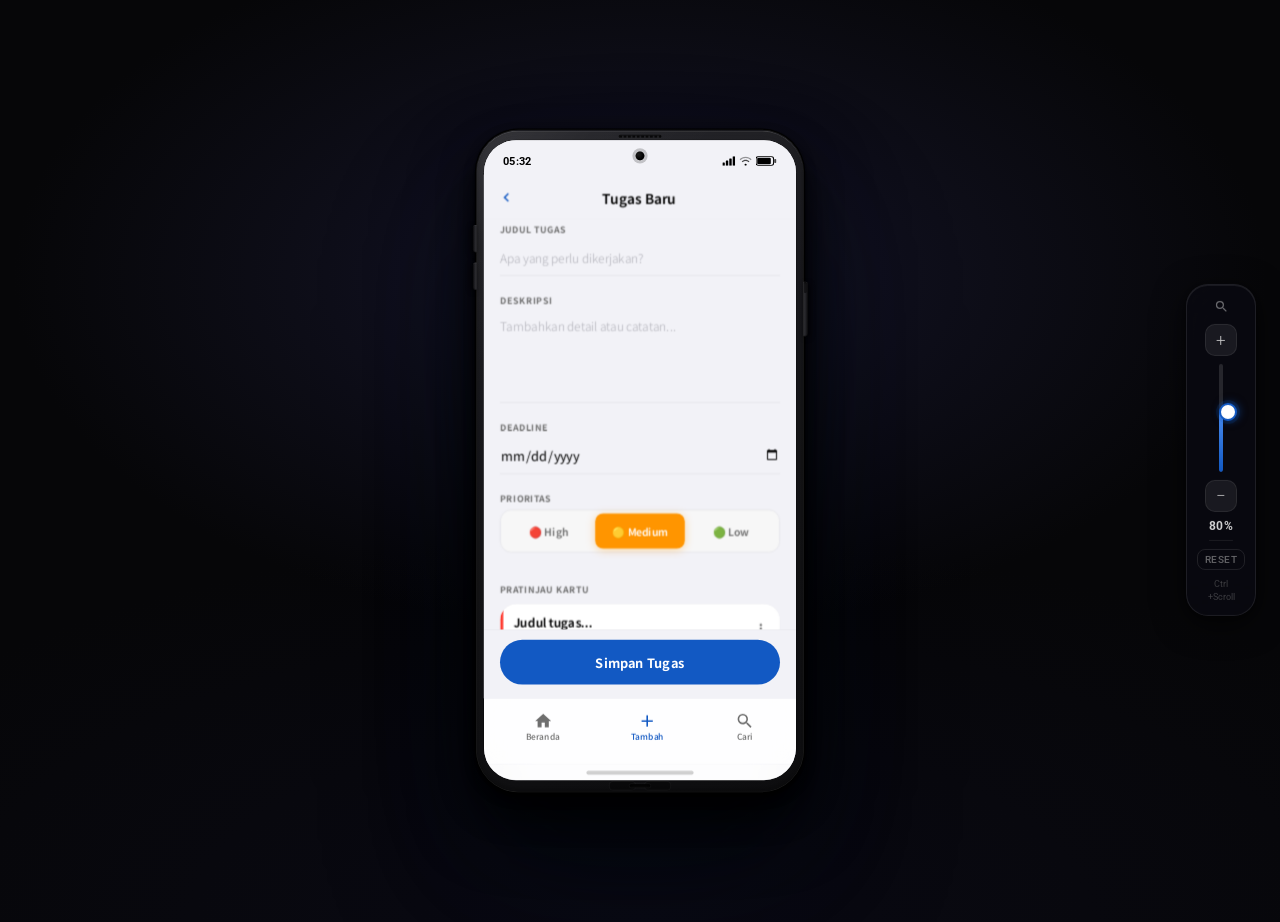
==== add-task.html @ c78fb7c1 "feat: Smart Task Manager — Samsung One UI static web app - Mobile phone frame (20:9, 390×867px) deng" ====
<!DOCTYPE html>
<html lang="id">
<head>
  <meta charset="UTF-8">
  <meta name="viewport" content="width=device-width, initial-scale=1.0, maximum-scale=1.0">
  <title>Tambah Tugas — Smart Task Manager</title>
  <link rel="preconnect" href="https://fonts.googleapis.com">
  <link rel="preconnect" href="https://fonts.gstatic.com" crossorigin>
  <link href="https://fonts.googleapis.com/css2?family=Noto+Sans+KR:wght@300;400;500;700&family=Roboto:wght@300;400;500;700&display=swap" rel="stylesheet">
  <link rel="stylesheet" href="css/style.css">
</head>
<body>

<div class="phone-wrapper">
  <div class="phone-device">

    <div class="phone-side-left" aria-hidden="true">
      <div class="side-btn" title="Volume Up"></div>
      <div class="side-btn" title="Volume Down"></div>
    </div>
    <div class="phone-side-right" aria-hidden="true">
      <div class="side-btn" title="Power"></div>
    </div>

  <div class="phone-frame">

    <!-- Status bar -->
    <div class="status-bar">
      <span class="status-time" id="statusTime">9:41</span>
      <div class="status-icons">
        <svg width="16" height="12" viewBox="0 0 16 12">
          <rect x="0"    y="8"   width="3" height="4"  rx="0.5"/>
          <rect x="4.3"  y="5.5" width="3" height="6.5" rx="0.5"/>
          <rect x="8.6"  y="3"   width="3" height="9"  rx="0.5"/>
          <rect x="12.9" y="0"   width="3" height="12" rx="0.5"/>
        </svg>
        <svg width="16" height="12" viewBox="0 0 24 18">
          <circle cx="12" cy="16" r="2"/>
          <path d="M6.5 11.5C8 9.9 9.9 9 12 9s3.9.9 5.5 2.5l1.8-1.8C17.1 7.5 14.7 6.5 12 6.5s-5.1 1-7.3 3.2z" opacity=".7"/>
          <path d="M2.5 7.5C5.1 4.8 8.4 3.2 12 3.2s6.9 1.6 9.5 4.3l1.8-1.8C20.5 2.9 16.5 1 12 1S3.5 2.9.7 5.7z" opacity=".4"/>
        </svg>
        <svg width="26" height="12" viewBox="0 0 26 12">
          <rect x="0" y="0.5" width="22" height="11" rx="3" fill="none" stroke="currentColor" stroke-width="1.3"/>
          <rect x="22.8" y="3.5" width="2.5" height="5" rx="1" opacity=".7"/>
          <rect x="1.5" y="2" width="17" height="8" rx="1.5"/>
        </svg>
      </div>
    </div>

    <!-- Konten halaman -->
    <div class="phone-screen">

      <!-- Header dengan tombol kembali -->
      <div class="back-header">
        <button class="back-btn" onclick="history.back()" aria-label="Kembali">
          <svg width="22" height="22" viewBox="0 0 24 24" fill="currentColor">
            <path d="M15.41 7.41L14 6l-6 6 6 6 1.41-1.41L10.83 12z"/>
          </svg>
        </button>
        <span class="back-header-title" id="pageTitle">Tugas Baru</span>
      </div>

      <!-- Form tambah / edit tugas -->
      <form id="taskForm" novalidate>
        <div class="form-section">

          <!-- Field: Judul Tugas -->
          <div class="form-field" id="fieldTitle">
            <label class="form-label" for="inputTitle">Judul Tugas</label>
            <input
              type="text"
              id="inputTitle"
              class="form-input"
              placeholder="Apa yang perlu dikerjakan?"
              maxlength="100"
              autocomplete="off"
              oninput="updatePreview()"
            >
            <span class="form-error" id="errorTitle">Judul tugas tidak boleh kosong</span>
          </div>

          <!-- Field: Deskripsi -->
          <div class="form-field">
            <label class="form-label" for="inputDesc">Deskripsi</label>
            <textarea
              id="inputDesc"
              class="form-textarea"
              rows="4"
              placeholder="Tambahkan detail atau catatan..."
              oninput="updatePreview()"
            ></textarea>
          </div>

          <!-- Field: Deadline -->
          <div class="form-field" id="fieldDeadline">
            <label class="form-label" for="inputDeadline">Deadline</label>
            <input
              type="date"
              id="inputDeadline"
              class="form-input"
              oninput="updatePreview()"
            >
            <span class="form-error" id="errorDeadline">Deadline harus diisi</span>
          </div>

          <!-- Field: Prioritas -->
          <div class="form-field">
            <label class="form-label">Prioritas</label>
            <div class="priority-segment" role="group" aria-label="Pilih prioritas">
              <button type="button" class="priority-btn" data-priority="high"
                      onclick="setPriority('high')" aria-pressed="false">
                🔴 High
              </button>
              <button type="button" class="priority-btn active-medium" data-priority="medium"
                      onclick="setPriority('medium')" aria-pressed="true">
                🟡 Medium
              </button>
              <button type="button" class="priority-btn" data-priority="low"
                      onclick="setPriority('low')" aria-pressed="false">
                🟢 Low
              </button>
            </div>
          </div>

        </div><!-- /form-section -->

        <!-- Live Preview Card -->
        <div class="preview-section">
          <p class="preview-label">Pratinjau Kartu</p>
          <div id="previewContainer">
            <!-- Dirender oleh JS -->
          </div>
        </div>

        <!-- Tombol simpan (sticky) -->
        <div class="form-footer">
          <button type="submit" class="btn-primary" id="submitBtn">
            Simpan Tugas
          </button>
        </div>

      </form>

    </div><!-- /phone-screen -->

    <!-- Bottom Navigation -->
    <nav class="bottom-nav" role="navigation" aria-label="Navigasi utama">
      <a href="index.html" class="nav-item" aria-label="Beranda">
        <svg viewBox="0 0 24 24" aria-hidden="true">
          <path d="M10 20v-6h4v6h5v-8h3L12 3 2 12h3v8z"/>
        </svg>
        <span class="nav-label">Beranda</span>
      </a>
      <a href="add-task.html" class="nav-item active" aria-current="page">
        <svg viewBox="0 0 24 24" aria-hidden="true">
          <path d="M19 13h-6v6h-2v-6H5v-2h6V5h2v6h6v2z"/>
        </svg>
        <span class="nav-label">Tambah</span>
      </a>
      <a href="search.html" class="nav-item" aria-label="Cari tugas">
        <svg viewBox="0 0 24 24" aria-hidden="true">
          <path d="M15.5 14h-.79l-.28-.27A6.471 6.471 0 0016 9.5 6.5 6.5 0 109.5 16c1.61 0 3.09-.59 4.23-1.57l.27.28v.79l5 4.99L20.49 19l-4.99-5zm-6 0C7.01 14 5 11.99 5 9.5S7.01 5 9.5 5 14 7.01 14 9.5 11.99 14 9.5 14z"/>
        </svg>
        <span class="nav-label">Cari</span>
      </a>
    </nav>

    <!-- Home indicator -->
    <div class="home-indicator" aria-hidden="true"></div>

  </div><!-- /phone-frame -->
  </div><!-- /phone-device -->
</div><!-- /phone-wrapper -->

<script src="js/app.js"></script>
<script src="js/zoom-control.js"></script>
<script>
  // State form
  let selectedPriority = 'medium';
  let editId = null;
  let isEditing = false;

  // Deteksi mode edit (URL mengandung ?id=xxx)
  editId = getUrlParam('id');
  isEditing = !!editId;

  if (isEditing) {
    const task = getTask(editId);
    if (task) {
      // Set judul halaman dan tombol
      document.getElementById('pageTitle').textContent = 'Edit Tugas';
      document.getElementById('submitBtn').textContent = 'Simpan Perubahan';

      // Pre-fill form
      document.getElementById('inputTitle').value   = task.title;
      document.getElementById('inputDesc').value    = task.description || '';
      document.getElementById('inputDeadline').value = task.deadline;
      setPriority(task.priority);
    } else {
      // Task tidak ditemukan, kembali ke home
      window.location.href = 'index.html';
    }
  } else {
    // Set tanggal hari ini sebagai default minimum
    const todayStr = new Date().toISOString().split('T')[0];
    document.getElementById('inputDeadline').min = todayStr;
    // Default prioritas medium sudah di-set
    updatePreview();
  }

  // Update preview awal
  updatePreview();

  // Set prioritas aktif
  function setPriority(p) {
    selectedPriority = p;
    document.querySelectorAll('.priority-btn').forEach(btn => {
      btn.classList.remove('active-high', 'active-medium', 'active-low');
      btn.setAttribute('aria-pressed', 'false');
    });
    const activeBtn = document.querySelector(`.priority-btn[data-priority="${p}"]`);
    if (activeBtn) {
      activeBtn.classList.add(`active-${p}`);
      activeBtn.setAttribute('aria-pressed', 'true');
    }
    updatePreview();
  }

  // Update live preview card
  function updatePreview() {
    const title    = document.getElementById('inputTitle').value.trim() || 'Judul tugas...';
    const deadline = document.getElementById('inputDeadline').value;
    const priority = selectedPriority;

    // Buat objek task sementara untuk preview
    const previewTask = {
      id: '_preview',
      title,
      deadline: deadline || new Date().toISOString().split('T')[0],
      priority,
      completed: false
    };

    const container = document.getElementById('previewContainer');
    container.innerHTML = buildTaskCard(previewTask, 0);

    // Nonaktifkan klik di preview card
    container.querySelectorAll('a, button, [onclick]').forEach(el => {
      el.onclick = (e) => e.stopPropagation();
    });
    const card = container.querySelector('.task-card');
    if (card) card.onclick = null;

    // Tambah class untuk styling
    container.querySelector('.task-card')?.classList.add('preview-task-card');
  }

  // Validasi dan submit form
  document.getElementById('taskForm').addEventListener('submit', (e) => {
    e.preventDefault();

    const titleField    = document.getElementById('fieldTitle');
    const deadlineField = document.getElementById('fieldDeadline');
    const titleVal      = document.getElementById('inputTitle').value.trim();
    const deadlineVal   = document.getElementById('inputDeadline').value;

    let valid = true;

    // Reset error sebelumnya
    titleField.classList.remove('has-error', 'shake');
    deadlineField.classList.remove('has-error', 'shake');

    // Validasi judul
    if (!titleVal) {
      valid = false;
      titleField.classList.add('has-error');
      void titleField.offsetWidth; // trigger reflow untuk restart animasi
      titleField.classList.add('shake');
      titleField.addEventListener('animationend', () => titleField.classList.remove('shake'), { once: true });
    }

    // Validasi deadline
    if (!deadlineVal) {
      valid = false;
      deadlineField.classList.add('has-error');
      void deadlineField.offsetWidth;
      deadlineField.classList.add('shake');
      deadlineField.addEventListener('animationend', () => deadlineField.classList.remove('shake'), { once: true });
    }

    if (!valid) return;

    const taskData = {
      title: titleVal,
      description: document.getElementById('inputDesc').value.trim(),
      deadline: deadlineVal,
      priority: selectedPriority
    };

    if (isEditing && editId) {
      updateTask(editId, taskData);
    } else {
      addTask(taskData);
    }

    // Kembali ke home
    window.location.href = 'index.html';
  });
</script>
</body>
</html>
---- css/style.css ----
/* =============================================
   SMART TASK MANAGER — Samsung One UI Style
   css/style.css
   ============================================= */

/* === IMPORT GOOGLE FONTS === */
@import url('https://fonts.googleapis.com/css2?family=Noto+Sans+KR:wght@300;400;500;700&family=Roboto:wght@300;400;500;700&display=swap');

/* === CSS VARIABLES: SAMSUNG ONE UI === */
:root {
  --one-ui-bg: #f2f2f7;
  --one-ui-surface: #ffffff;
  --one-ui-surface-2: #f7f7f7;
  --one-ui-primary: #1259c3;
  --one-ui-primary-light: #e8f0fc;
  --one-ui-text-primary: #000000;
  --one-ui-text-secondary: #6e6e6e;
  --one-ui-divider: #e5e5ea;
  --one-ui-red: #ff3b30;
  --one-ui-yellow: #ff9500;
  --one-ui-green: #34c759;
  --one-ui-radius-card: 20px;
  --one-ui-radius-btn: 50px;

  /* Dimensi frame HP — 18:9 (2:1 ratio) */
  --frame-width: 390px;
  --frame-height: 867px; /* 20:9 — 390 × (20/9) */
  --status-bar-height: 44px;
  --bottom-nav-height: 83px;
  --home-indicator-height: 20px;

  /* Bezel device */
  --bezel-side: 9px;
  --bezel-top: 12px;
  --bezel-bottom: 14px;
}

/* === RESET DASAR === */
*, *::before, *::after {
  box-sizing: border-box;
  margin: 0;
  padding: 0;
  -webkit-tap-highlight-color: transparent;
}

html { scroll-behavior: smooth; }

body {
  font-family: 'Noto Sans KR', 'Roboto', -apple-system, BlinkMacSystemFont, sans-serif;
  background: #080808;
  min-height: 100vh;
  display: flex;
  align-items: center;
  justify-content: center;
  overflow: auto;
}

/* =============================================
   PHONE WRAPPER & FRAME
   ============================================= */

.phone-wrapper {
  display: flex;
  align-items: center;
  justify-content: center;
  min-height: 100vh;
  width: 100%;
  padding: 48px 20px;
  /* Latar belakang studio gelap bergradien */
  background:
    radial-gradient(ellipse 70% 55% at 50% 30%, #16162a 0%, transparent 70%),
    radial-gradient(ellipse 100% 60% at 50% 100%, #0a0a14 0%, transparent 70%),
    #060608;
}

/* =============================================
   PHONE DEVICE — bodi fisik smartphone Samsung
   ============================================= */

.phone-device {
  position: relative;
  /* Bezel — tebal bodi HP mengelilingi layar */
  padding: var(--bezel-top) var(--bezel-side) var(--bezel-bottom);
  border-radius: 52px;
  flex-shrink: 0;

  /* Tampil seperti browser di-zoom out 80% — HP terlihat lebih kecil di tengah */
  transform: scale(0.8);
  transform-origin: center center;

  /* Material: dark phantom glass Samsung style */
  background:
    /* Kilauan tipis tepi kiri atas */
    linear-gradient(
      135deg,
      rgba(255,255,255,0.07) 0%,
      rgba(255,255,255,0.02) 12%,
      transparent 25%
    ),
    /* Bodi utama — gradien dark glass */
    linear-gradient(
      158deg,
      #28282d 0%,
      #1f1f23 18%,
      #18181c 38%,
      #141416 58%,
      #111113 78%,
      #0e0e10 100%
    );

  /* Bayangan berlapis premium */
  box-shadow:
    /* Rim highlight tipis (cahaya memantul di tepi) */
    0 0 0 1px rgba(255, 255, 255, 0.11),
    /* Outline tepi hitam pekat */
    0 0 0 2.5px rgba(0, 0, 0, 0.92),
    /* Bayangan kontak (HP berbaring di permukaan) */
    0 2px 4px rgba(0, 0, 0, 0.7),
    0 6px 14px rgba(0, 0, 0, 0.6),
    /* Bayangan primer */
    0 18px 44px rgba(0, 0, 0, 0.72),
    /* Bayangan sekunder */
    0 40px 80px rgba(0, 0, 0, 0.62),
    /* Bayangan jauh / ambient */
    0 70px 130px rgba(0, 0, 0, 0.48),
    /* Ultra-ambient */
    0 110px 200px rgba(0, 0, 0, 0.28),
    /* Blue tint glow khas Samsung */
    0 80px 160px rgba(18, 89, 195, 0.08),
    /* Inner top rim (kaca depan memantul cahaya atas) */
    inset 0 1px 0 rgba(255, 255, 255, 0.14),
    inset 0 2px 10px rgba(255, 255, 255, 0.03),
    /* Inner depth shadow */
    inset 0 -2px 8px rgba(0, 0, 0, 0.45);
}

/* Earpiece / speaker grille atas — dot pattern */
.phone-device::before {
  content: '';
  position: absolute;
  top: 5px;
  left: 50%;
  transform: translateX(-50%);
  width: 54px;
  height: 5px;
  /* Grid titik simulasi speaker */
  background-image: radial-gradient(
    circle,
    rgba(0, 0, 0, 0.75) 1.4px,
    transparent 1.4px
  );
  background-size: 5.5px 5px;
  background-color: rgba(0, 0, 0, 0.08);
  border-radius: 3px;
  pointer-events: none;
  box-shadow:
    inset 0 1px 2px rgba(0,0,0,0.8),
    0 0.5px 0 rgba(255,255,255,0.04);
}

/* USB-C port + speaker bawah */
.phone-device::after {
  content: '';
  position: absolute;
  bottom: 5px;
  left: 50%;
  transform: translateX(-50%);
  width: 26px;
  height: 4px;
  background: #080808;
  border-radius: 2px;
  pointer-events: none;
  box-shadow:
    inset 0 1.5px 3px rgba(0, 0, 0, 0.98),
    0 0 0 1px rgba(255, 255, 255, 0.04),
    /* Titik speaker kiri-kanan USB */
    -22px 0 0 3px rgba(0,0,0,0.6),
    22px 0 0 3px rgba(0,0,0,0.6),
    -22px 0 0 4px rgba(255,255,255,0.03),
    22px 0 0 4px rgba(255,255,255,0.03);
}

/* Tombol volume kiri (atas = vol+, bawah = vol-) */
.phone-side-left {
  position: absolute;
  left: -5.5px;
  top: 118px;
  display: flex;
  flex-direction: column;
  gap: 13px;
  z-index: 5;
}

/* Tombol power kanan */
.phone-side-right {
  position: absolute;
  right: -5.5px;
  top: 162px;
  z-index: 5;
}

/* Base style tombol samping */
.side-btn {
  width: 5.5px;
  height: 34px;
  border-radius: 3px 0 0 3px;
  cursor: default;

  /* Material: sedikit lebih cerah dari bodi, berkesan logam */
  background: linear-gradient(
    to right,
    #0a0a0c 0%,
    #202024 45%,
    #2a2a2e 70%,
    #1e1e22 100%
  );
  box-shadow:
    inset -1px 0 1.5px rgba(255, 255, 255, 0.06),
    inset 0 1px 1px rgba(255, 255, 255, 0.05),
    inset 0 -1px 1px rgba(0, 0, 0, 0.4),
    -2px 2px 6px rgba(0, 0, 0, 0.65);
}

.phone-side-right .side-btn {
  height: 68px;
  border-radius: 0 3px 3px 0;
  background: linear-gradient(
    to left,
    #0a0a0c 0%,
    #202024 45%,
    #2a2a2e 70%,
    #1e1e22 100%
  );
  box-shadow:
    inset 1px 0 1.5px rgba(255, 255, 255, 0.06),
    inset 0 1px 1px rgba(255, 255, 255, 0.05),
    inset 0 -1px 1px rgba(0, 0, 0, 0.4),
    2px 2px 6px rgba(0, 0, 0, 0.65);
}

/* Lekukan kecil di tengah tombol power (tactile feel) */
.phone-side-right .side-btn::after {
  content: '';
  display: block;
  width: 3px;
  height: 14px;
  margin: 27px auto 0;
  background: rgba(0, 0, 0, 0.35);
  border-radius: 2px;
  box-shadow: inset 0 1px 2px rgba(0, 0, 0, 0.8);
}

/* =============================================
   PHONE FRAME — area layar (screen area)
   ============================================= */

.phone-frame {
  position: relative;
  width: var(--frame-width);
  height: min(var(--frame-height), calc(100dvh - 100px));
  border-radius: 40px;
  background: var(--one-ui-bg);
  overflow: hidden;
  display: flex;
  flex-direction: column;
  flex-shrink: 0;

  /* Efek glass screen — subtle edge */
  box-shadow:
    inset 0 1px 0 rgba(255, 255, 255, 0.12),
    inset 0 -1px 0 rgba(0, 0, 0, 0.07),
    0 0 0 0.5px rgba(0, 0, 0, 0.6);
}

/* Punch-hole kamera — premium radial gradient */
.phone-frame::before {
  content: '';
  position: absolute;
  top: 14px;
  left: 50%;
  transform: translateX(-50%);
  width: 11px;
  height: 11px;
  background: radial-gradient(circle at 36% 36%, #1e1e1e 0%, #050505 55%, #000 100%);
  border-radius: 50%;
  z-index: 100;
  box-shadow:
    0 0 0 1.5px rgba(255, 255, 255, 0.08),
    0 0 0 4px rgba(0, 0, 0, 0.2),
    inset 0 0 4px rgba(0, 0, 0, 0.98),
    inset 1.5px 1.5px 2px rgba(255, 255, 255, 0.07);
}

/* =============================================
   STATUS BAR SIMULASI
   ============================================= */

.status-bar {
  height: var(--status-bar-height);
  background: var(--one-ui-bg);
  display: flex;
  align-items: center;
  justify-content: space-between;
  padding: 8px 24px 0;
  flex-shrink: 0;
  position: relative;
  z-index: 10;
  transition: background 0.3s;
}

/* Mode overlay — digunakan di detail.html di atas header gradient */
.status-bar.overlay-mode {
  position: absolute;
  top: 0;
  left: 0;
  right: 0;
  background: transparent;
  color: white;
}

.status-time {
  font-size: 14px;
  font-weight: 700;
  color: var(--one-ui-text-primary);
  letter-spacing: -0.2px;
  font-family: 'Roboto', sans-serif;
}

.status-icons {
  display: flex;
  align-items: center;
  gap: 5px;
}

.status-icons svg {
  color: var(--one-ui-text-primary);
  fill: currentColor;
}

/* =============================================
   KONTEN HALAMAN (SCROLLABLE)
   ============================================= */

.phone-screen {
  flex: 1;
  overflow-y: auto;
  overflow-x: hidden;
  background: var(--one-ui-bg);
  -webkit-overflow-scrolling: touch;
  scroll-behavior: smooth;

  /* Sembunyikan scrollbar */
  scrollbar-width: none;
  -ms-overflow-style: none;
}

.phone-screen::-webkit-scrollbar { display: none; }

/* =============================================
   BOTTOM NAVIGATION BAR
   ============================================= */

.bottom-nav {
  height: var(--bottom-nav-height);
  background: rgba(255, 255, 255, 0.88);
  backdrop-filter: blur(24px) saturate(180%);
  -webkit-backdrop-filter: blur(24px) saturate(180%);
  border-top: 1px solid rgba(229, 229, 234, 0.6);
  display: flex;
  align-items: flex-start;
  justify-content: space-around;
  padding: 10px 8px 0;
  flex-shrink: 0;
  position: relative;
  z-index: 50;
}

.nav-item {
  display: flex;
  flex-direction: column;
  align-items: center;
  gap: 3px;
  text-decoration: none;
  padding: 6px 20px 4px;
  border-radius: 20px;
  min-width: 60px;
  min-height: 44px;
  transition: background 0.15s, color 0.15s;
  color: var(--one-ui-text-secondary);
  position: relative;
}

.nav-item.active { color: var(--one-ui-primary); }

.nav-item:active { background: rgba(18, 89, 195, 0.08); }

.nav-item svg {
  width: 24px;
  height: 24px;
  fill: currentColor;
  flex-shrink: 0;
}

.nav-label {
  font-size: 10.5px;
  font-weight: 500;
  line-height: 1;
}

/* Home indicator bar (Samsung style) */
.home-indicator {
  height: var(--home-indicator-height);
  background: rgba(255, 255, 255, 0.88);
  backdrop-filter: blur(24px);
  -webkit-backdrop-filter: blur(24px);
  display: flex;
  align-items: center;
  justify-content: center;
  flex-shrink: 0;
}

.home-indicator::after {
  content: '';
  width: 134px;
  height: 5px;
  background: rgba(0, 0, 0, 0.18);
  border-radius: 3px;
}

/* =============================================
   PAGE HEADER (Samsung One UI — judul besar)
   ============================================= */

.page-header {
  padding: 16px 20px 8px;
  background: var(--one-ui-bg);
}

.page-title {
  font-size: 28px;
  font-weight: 700;
  color: var(--one-ui-text-primary);
  line-height: 1.15;
  letter-spacing: -0.6px;
}

.page-subtitle {
  font-size: 13px;
  color: var(--one-ui-text-secondary);
  margin-top: 3px;
  font-weight: 400;
}

/* Header dengan tombol kembali */
.back-header {
  display: flex;
  align-items: center;
  padding: 6px 8px 6px 6px;
  background: var(--one-ui-bg);
  min-height: 52px;
}

.back-btn {
  background: none;
  border: none;
  padding: 0;
  cursor: pointer;
  color: var(--one-ui-primary);
  display: flex;
  align-items: center;
  justify-content: center;
  min-width: 44px;
  min-height: 44px;
  border-radius: 50%;
  transition: background 0.15s;
  flex-shrink: 0;
}

.back-btn:active { background: var(--one-ui-primary-light); }

.back-header-title {
  font-size: 17px;
  font-weight: 600;
  color: var(--one-ui-text-primary);
  flex: 1;
  text-align: center;
  margin-right: 44px; /* kompensasi back button kiri */
}

/* =============================================
   SUMMARY CHIPS (distribusi merata, tanpa scroll)
   ============================================= */

.summary-chips {
  display: flex;
  gap: 6px;
  padding: 4px 16px 14px;
  /* Tidak perlu scroll — 4 chip dibagi rata */
  overflow: visible;
}

.chip {
  flex: 1;            /* setiap chip mengisi lebar yang sama */
  flex-shrink: 1;     /* boleh menyusut jika ruang sempit */
  min-width: 0;       /* izinkan flex item mengecil */
  display: inline-flex;
  align-items: center;
  justify-content: center;
  gap: 4px;
  padding: 8px 6px;
  border-radius: 50px;
  font-size: 12.5px;
  font-weight: 500;
  background: var(--one-ui-surface);
  color: var(--one-ui-text-secondary);
  border: 1.5px solid var(--one-ui-divider);
  cursor: pointer;
  white-space: nowrap;
  transition: all 0.2s cubic-bezier(0.4, 0, 0.2, 1);
  user-select: none;
  line-height: 1;
}

.chip.active {
  background: var(--one-ui-primary);
  color: #fff;
  border-color: var(--one-ui-primary);
  box-shadow: 0 2px 10px rgba(18, 89, 195, 0.3);
}

.chip-count {
  font-weight: 700;
  font-size: 12px;
}

/* =============================================
   TASK LIST & CARDS
   ============================================= */

.task-list {
  padding: 2px 16px 120px;
  display: flex;
  flex-direction: column;
  gap: 8px;
}

/* Swipe wrapper — membungkus card untuk efek swipe */
.swipe-wrapper {
  position: relative;
  border-radius: var(--one-ui-radius-card);
  overflow: hidden;
}

/* Area hijau yang ter-reveal saat swipe kanan */
.swipe-action {
  position: absolute;
  left: 0;
  top: 0;
  bottom: 0;
  width: 68px;
  background: var(--one-ui-green);
  display: flex;
  align-items: center;
  justify-content: center;
  transform: translateX(-100%);
  transition: transform 0.25s cubic-bezier(0.4, 0, 0.2, 1);
  z-index: 1;
  cursor: pointer;
}

.swipe-wrapper.swiped .swipe-action {
  transform: translateX(0);
}

/* Task card */
.task-card {
  background: var(--one-ui-surface);
  border-radius: var(--one-ui-radius-card);
  overflow: hidden;
  display: flex;
  align-items: stretch;
  box-shadow: 0 1px 5px rgba(0, 0, 0, 0.07), 0 0 0 0.5px rgba(0,0,0,0.04);
  position: relative;
  animation: cardFadeIn 0.35s ease both;
  transition: transform 0.25s cubic-bezier(0.4, 0, 0.2, 1), box-shadow 0.2s;
  cursor: pointer;
}

.task-card:active { transform: scale(0.985); }

.swipe-wrapper.swiped .task-card {
  transform: translateX(68px);
}

@keyframes cardFadeIn {
  from {
    opacity: 0;
    transform: translateY(12px);
  }
  to {
    opacity: 1;
    transform: translateY(0);
  }
}

/* Garis batas kiri berwarna (indikator deadline) — DOMINAN 4px */
.card-priority-bar {
  width: 4px;
  flex-shrink: 0;
  border-radius: 0;
}

.deadline-urgent .card-priority-bar { background: var(--one-ui-red); }
.deadline-soon .card-priority-bar   { background: var(--one-ui-yellow); }
.deadline-normal .card-priority-bar { background: var(--one-ui-green); }

/* Konten dalam card */
.card-content {
  flex: 1;
  padding: 13px 12px 12px 13px;
  min-width: 0;
}

.card-header {
  display: flex;
  align-items: flex-start;
  justify-content: space-between;
  gap: 6px;
}

.card-title {
  font-size: 15px;
  font-weight: 600;
  color: var(--one-ui-text-primary);
  line-height: 1.35;
  flex: 1;
  min-width: 0;
  overflow: hidden;
  text-overflow: ellipsis;
  display: -webkit-box;
  -webkit-line-clamp: 2;
  -webkit-box-orient: vertical;
}

/* Animasi strikethrough saat selesai */
.task-card.completed .card-title {
  text-decoration: line-through;
  text-decoration-color: rgba(0,0,0,0.4);
  text-decoration-thickness: 1.5px;
  opacity: 0.5;
  transition: all 0.35s ease;
}

.task-card.completed { opacity: 0.65; }

.card-footer {
  display: flex;
  align-items: center;
  justify-content: space-between;
  margin-top: 9px;
}

.card-deadline-text {
  display: flex;
  align-items: center;
  gap: 4px;
  font-size: 12px;
  color: var(--one-ui-text-secondary);
  font-weight: 400;
}

.card-deadline-text svg {
  width: 13px;
  height: 13px;
  flex-shrink: 0;
  fill: currentColor;
}

/* Badge prioritas */
.priority-badge {
  font-size: 11px;
  font-weight: 600;
  padding: 3px 9px;
  border-radius: 50px;
  letter-spacing: 0.2px;
  line-height: 1.4;
}

.priority-badge.priority-high   { background: #fff0ee; color: var(--one-ui-red); }
.priority-badge.priority-medium { background: #fff5e6; color: #d97700; }
.priority-badge.priority-low    { background: #edfff3; color: #1d8e42; }

/* Tombol menu 3 titik */
.card-menu-container {
  position: relative;
  flex-shrink: 0;
}

.card-menu-btn {
  background: none;
  border: none;
  padding: 0;
  cursor: pointer;
  color: var(--one-ui-text-secondary);
  display: flex;
  align-items: center;
  justify-content: center;
  width: 32px;
  height: 32px;
  border-radius: 50%;
  transition: background 0.15s;
  margin-top: -4px;
  margin-right: -4px;
}

.card-menu-btn:active { background: var(--one-ui-bg); }

/* Dropdown mini */
.card-dropdown {
  position: absolute;
  right: 0;
  top: 36px;
  background: var(--one-ui-surface);
  border-radius: 14px;
  box-shadow: 0 6px 24px rgba(0, 0, 0, 0.14), 0 0 0 1px rgba(0,0,0,0.06);
  overflow: hidden;
  z-index: 20;
  min-width: 120px;
  display: none;
  animation: dropdownIn 0.18s ease;
}

@keyframes dropdownIn {
  from { opacity: 0; transform: scale(0.92) translateY(-4px); transform-origin: top right; }
  to   { opacity: 1; transform: scale(1) translateY(0); }
}

.card-dropdown.open { display: block; }

.card-dropdown button {
  display: block;
  width: 100%;
  padding: 13px 16px;
  text-align: left;
  border: none;
  background: none;
  font-size: 14px;
  font-family: inherit;
  font-weight: 400;
  cursor: pointer;
  color: var(--one-ui-text-primary);
  transition: background 0.1s;
  min-height: 44px;
}

.card-dropdown button:hover  { background: var(--one-ui-bg); }
.card-dropdown button.delete-btn { color: var(--one-ui-red); }
.card-dropdown button + button { border-top: 1px solid var(--one-ui-divider); }

/* =============================================
   FAB BUTTON (Floating Action Button)
   ============================================= */

.fab {
  position: absolute;
  bottom: calc(var(--bottom-nav-height) + var(--home-indicator-height) + 16px);
  right: 20px;
  width: 56px;
  height: 56px;
  border-radius: 50%;
  background: var(--one-ui-primary);
  border: none;
  color: white;
  display: flex;
  align-items: center;
  justify-content: center;
  box-shadow: 0 4px 18px rgba(18, 89, 195, 0.45), 0 1px 4px rgba(0,0,0,0.2);
  cursor: pointer;
  z-index: 30;
  transition: box-shadow 0.2s;
  text-decoration: none;
}

.fab:active { box-shadow: 0 2px 8px rgba(18, 89, 195, 0.35); }

@keyframes fabBounce {
  0%   { transform: scale(1); }
  30%  { transform: scale(0.88); }
  65%  { transform: scale(1.12); }
  85%  { transform: scale(0.97); }
  100% { transform: scale(1); }
}

.fab.bounce { animation: fabBounce 0.35s cubic-bezier(0.4, 0, 0.2, 1); }

/* =============================================
   EMPTY STATE
   ============================================= */

.empty-state {
  display: flex;
  flex-direction: column;
  align-items: center;
  justify-content: center;
  padding: 50px 28px 80px;
  text-align: center;
}

.empty-state-icon { margin-bottom: 20px; }

.empty-title {
  font-size: 18px;
  font-weight: 700;
  color: var(--one-ui-text-primary);
  margin-bottom: 7px;
  letter-spacing: -0.2px;
}

.empty-subtitle {
  font-size: 14px;
  color: var(--one-ui-text-secondary);
  line-height: 1.55;
  max-width: 240px;
}

/* =============================================
   FORM STYLES — Samsung One UI Underline Style
   ============================================= */

.form-section {
  padding: 4px 20px 16px;
}

.form-field { margin-bottom: 22px; }

.form-label {
  font-size: 11px;
  font-weight: 700;
  color: var(--one-ui-text-secondary);
  letter-spacing: 0.6px;
  text-transform: uppercase;
  margin-bottom: 6px;
  display: block;
}

.form-input,
.form-textarea {
  width: 100%;
  border: none;
  border-bottom: 1.5px solid var(--one-ui-divider);
  border-radius: 0;
  background: transparent;
  padding: 8px 0 10px;
  font-size: 16px;
  font-family: inherit;
  color: var(--one-ui-text-primary);
  outline: none;
  transition: border-color 0.2s;
  resize: none;
  display: block;
}

.form-input:focus,
.form-textarea:focus {
  border-bottom-color: var(--one-ui-primary);
}

.form-input::placeholder,
.form-textarea::placeholder {
  color: #b0b0b8;
  font-size: 15px;
  font-weight: 300;
}

.form-input[type="date"] {
  appearance: none;
  -webkit-appearance: none;
  color-scheme: light;
}

.form-error {
  font-size: 12px;
  color: var(--one-ui-red);
  margin-top: 5px;
  display: none;
  font-weight: 400;
}

.form-field.has-error .form-input,
.form-field.has-error .form-textarea {
  border-bottom-color: var(--one-ui-red);
}

.form-field.has-error .form-error { display: block; }

@keyframes shake {
  0%, 100% { transform: translateX(0); }
  15%  { transform: translateX(-7px); }
  35%  { transform: translateX(7px); }
  55%  { transform: translateX(-5px); }
  75%  { transform: translateX(5px); }
  90%  { transform: translateX(-2px); }
}

.form-field.shake { animation: shake 0.45s ease; }

/* =============================================
   PRIORITY SEGMENTED BUTTONS
   ============================================= */

.priority-segment {
  display: flex;
  background: var(--one-ui-surface-2);
  border-radius: 14px;
  padding: 4px;
  gap: 2px;
  border: 1px solid var(--one-ui-divider);
}

.priority-btn {
  flex: 1;
  padding: 10px 4px;
  border: none;
  border-radius: 10px;
  background: transparent;
  font-size: 13px;
  font-weight: 600;
  font-family: inherit;
  cursor: pointer;
  transition: all 0.22s cubic-bezier(0.4, 0, 0.2, 1);
  color: var(--one-ui-text-secondary);
  min-height: 44px;
}

.priority-btn.active-high {
  background: var(--one-ui-red);
  color: white;
  box-shadow: 0 2px 10px rgba(255, 59, 48, 0.32);
}

.priority-btn.active-medium {
  background: var(--one-ui-yellow);
  color: white;
  box-shadow: 0 2px 10px rgba(255, 149, 0, 0.32);
}

.priority-btn.active-low {
  background: var(--one-ui-green);
  color: white;
  box-shadow: 0 2px 10px rgba(52, 199, 89, 0.32);
}

/* =============================================
   LIVE PREVIEW CARD
   ============================================= */

.preview-section {
  padding: 0 20px 16px;
}

.preview-label {
  font-size: 11px;
  font-weight: 700;
  color: var(--one-ui-text-secondary);
  letter-spacing: 0.6px;
  text-transform: uppercase;
  margin-bottom: 10px;
}

.preview-task-card {
  transition: all 0.2s ease;
}

/* =============================================
   STICKY SAVE BUTTON
   ============================================= */

.form-footer {
  padding: 12px 20px 16px;
  background: var(--one-ui-bg);
  border-top: 1px solid var(--one-ui-divider);
  position: sticky;
  bottom: 0;
  z-index: 5;
}

.btn-primary {
  width: 100%;
  padding: 16px;
  border: none;
  border-radius: var(--one-ui-radius-btn);
  background: var(--one-ui-primary);
  color: white;
  font-size: 16px;
  font-weight: 700;
  font-family: inherit;
  cursor: pointer;
  transition: opacity 0.15s, transform 0.1s;
  letter-spacing: 0.2px;
  min-height: 52px;
}

.btn-primary:active {
  opacity: 0.82;
  transform: scale(0.98);
}

/* =============================================
   DETAIL PAGE — HEADER GRADIENT
   ============================================= */

.detail-header {
  padding: 12px 16px 28px;
  position: relative;
}

.detail-header.priority-high {
  background: linear-gradient(140deg, #ff6b60 0%, #e62e23 100%);
}

.detail-header.priority-medium {
  background: linear-gradient(140deg, #ffb340 0%, #e07800 100%);
}

.detail-header.priority-low {
  background: linear-gradient(140deg, #36d65e 0%, #1ba33a 100%);
}

.detail-header-top {
  display: flex;
  align-items: center;
  justify-content: space-between;
  margin-bottom: 16px;
}

.detail-back-btn {
  background: rgba(255, 255, 255, 0.22);
  border: none;
  border-radius: 50%;
  width: 38px;
  height: 38px;
  display: flex;
  align-items: center;
  justify-content: center;
  cursor: pointer;
  color: white;
  transition: background 0.15s;
  flex-shrink: 0;
  min-width: 44px;
  min-height: 44px;
}

.detail-back-btn:active { background: rgba(255,255,255,0.35); }

.detail-title {
  font-size: 22px;
  font-weight: 700;
  color: white;
  line-height: 1.3;
  letter-spacing: -0.3px;
  text-shadow: 0 1px 4px rgba(0,0,0,0.15);
  margin-top: 4px;
}

.detail-status-badge {
  display: inline-flex;
  align-items: center;
  gap: 6px;
  background: rgba(255,255,255,0.22);
  color: white;
  font-size: 12px;
  font-weight: 600;
  padding: 5px 12px;
  border-radius: 50px;
  margin-top: 10px;
}

/* Samsung-style toggle switch */
.toggle-wrapper {
  display: flex;
  align-items: center;
  gap: 8px;
}

.toggle-label-text {
  font-size: 12px;
  font-weight: 500;
  color: rgba(255,255,255,0.85);
}

.toggle-switch {
  position: relative;
  width: 50px;
  height: 28px;
  flex-shrink: 0;
}

.toggle-input {
  opacity: 0;
  width: 0;
  height: 0;
  position: absolute;
}

.toggle-track {
  position: absolute;
  top: 0; left: 0; right: 0; bottom: 0;
  background: rgba(255,255,255,0.28);
  border-radius: 50px;
  cursor: pointer;
  transition: background 0.25s;
  border: 1.5px solid rgba(255,255,255,0.3);
}

.toggle-track::after {
  content: '';
  position: absolute;
  width: 22px;
  height: 22px;
  border-radius: 50%;
  background: white;
  top: 1px;
  left: 1px;
  transition: transform 0.25s cubic-bezier(0.4, 0, 0.2, 1);
  box-shadow: 0 2px 6px rgba(0,0,0,0.25);
}

.toggle-input:checked + .toggle-track {
  background: rgba(255,255,255,0.85);
  border-color: rgba(255,255,255,0.5);
}

.toggle-input:checked + .toggle-track::after {
  transform: translateX(22px);
  background: var(--one-ui-primary);
}

/* =============================================
   INFO CARDS (halaman detail)
   ============================================= */

.detail-content {
  padding: 16px 16px 100px;
  display: flex;
  flex-direction: column;
  gap: 12px;
}

.info-card {
  background: var(--one-ui-surface);
  border-radius: var(--one-ui-radius-card);
  overflow: hidden;
  box-shadow: 0 1px 5px rgba(0,0,0,0.06);
}

.info-row {
  display: flex;
  align-items: center;
  padding: 13px 16px;
  gap: 12px;
  position: relative;
}

/* Inset divider Samsung style (tidak melintasi ikon) */
.info-row + .info-row::before {
  content: '';
  position: absolute;
  top: 0;
  left: 60px;
  right: 0;
  height: 1px;
  background: var(--one-ui-divider);
}

.info-icon {
  width: 34px;
  height: 34px;
  border-radius: 10px;
  display: flex;
  align-items: center;
  justify-content: center;
  flex-shrink: 0;
}

.info-icon svg { fill: currentColor; }

.info-icon.blue   { background: var(--one-ui-primary-light); color: var(--one-ui-primary); }
.info-icon.red    { background: #fff0ee; color: var(--one-ui-red); }
.info-icon.green  { background: #edfff3; color: var(--one-ui-green); }
.info-icon.yellow { background: #fff5e6; color: #d97700; }
.info-icon.grey   { background: var(--one-ui-bg); color: var(--one-ui-text-secondary); }

.info-text { flex: 1; }

.info-text-label {
  font-size: 11px;
  color: var(--one-ui-text-secondary);
  margin-bottom: 1px;
  font-weight: 400;
}

.info-text-value {
  font-size: 15px;
  font-weight: 500;
  color: var(--one-ui-text-primary);
  line-height: 1.3;
}

/* Card deskripsi */
.desc-card {
  background: var(--one-ui-surface);
  border-radius: var(--one-ui-radius-card);
  padding: 16px;
  box-shadow: 0 1px 5px rgba(0,0,0,0.06);
}

.desc-card-label {
  font-size: 11px;
  font-weight: 700;
  color: var(--one-ui-text-secondary);
  letter-spacing: 0.5px;
  text-transform: uppercase;
  margin-bottom: 10px;
}

.desc-card-text {
  font-size: 14.5px;
  color: var(--one-ui-text-primary);
  line-height: 1.65;
  white-space: pre-wrap;
  word-break: break-word;
}

.desc-card-empty { color: var(--one-ui-text-secondary); font-style: italic; }

/* =============================================
   ACTION BUTTONS (halaman detail)
   ============================================= */

.action-section {
  padding: 0 16px 20px;
  display: flex;
  flex-direction: column;
  gap: 10px;
}

.btn-outline {
  width: 100%;
  padding: 15px;
  border: 1.5px solid var(--one-ui-primary);
  border-radius: var(--one-ui-radius-btn);
  background: transparent;
  color: var(--one-ui-primary);
  font-size: 15px;
  font-weight: 600;
  font-family: inherit;
  cursor: pointer;
  transition: background 0.15s;
  min-height: 52px;
}

.btn-outline:active { background: var(--one-ui-primary-light); }

.btn-text-danger {
  background: none;
  border: none;
  color: var(--one-ui-red);
  font-size: 15px;
  font-weight: 500;
  font-family: inherit;
  cursor: pointer;
  padding: 12px 24px;
  text-align: center;
  display: block;
  margin: 0 auto;
  min-height: 44px;
  transition: opacity 0.15s;
}

.btn-text-danger:active { opacity: 0.65; }

/* =============================================
   BOTTOM SHEET MODAL (konfirmasi hapus)
   ============================================= */

.modal-overlay {
  position: absolute;
  inset: 0;
  background: rgba(0, 0, 0, 0);
  z-index: 200;
  display: flex;
  align-items: flex-end;
  pointer-events: none;
  transition: background 0.3s;
}

.modal-overlay.open {
  background: rgba(0, 0, 0, 0.42);
  pointer-events: all;
}

.bottom-sheet {
  width: 100%;
  background: var(--one-ui-surface);
  border-radius: 28px 28px 0 0;
  padding: 0 20px calc(var(--home-indicator-height) + 8px);
  transform: translateY(100%);
  transition: transform 0.36s cubic-bezier(0.4, 0, 0.2, 1);
}

.modal-overlay.open .bottom-sheet { transform: translateY(0); }

.sheet-handle {
  width: 36px;
  height: 4px;
  background: var(--one-ui-divider);
  border-radius: 2px;
  margin: 12px auto 22px;
}

.sheet-title {
  font-size: 18px;
  font-weight: 700;
  color: var(--one-ui-text-primary);
  text-align: center;
  margin-bottom: 5px;
}

.sheet-subtitle {
  font-size: 14px;
  color: var(--one-ui-text-secondary);
  text-align: center;
  margin-bottom: 24px;
  line-height: 1.5;
}

.sheet-actions {
  display: flex;
  flex-direction: column;
  gap: 10px;
  padding-bottom: 8px;
}

.btn-danger {
  width: 100%;
  padding: 16px;
  border: none;
  border-radius: var(--one-ui-radius-btn);
  background: var(--one-ui-red);
  color: white;
  font-size: 16px;
  font-weight: 700;
  font-family: inherit;
  cursor: pointer;
  transition: opacity 0.15s;
  min-height: 52px;
}

.btn-danger:active { opacity: 0.82; }

.btn-cancel {
  width: 100%;
  padding: 16px;
  border: none;
  border-radius: var(--one-ui-radius-btn);
  background: var(--one-ui-surface-2);
  color: var(--one-ui-text-primary);
  font-size: 16px;
  font-weight: 500;
  font-family: inherit;
  cursor: pointer;
  transition: background 0.15s;
  min-height: 52px;
  border: 1px solid var(--one-ui-divider);
}

.btn-cancel:active { background: var(--one-ui-divider); }

/* =============================================
   SEARCH PAGE
   ============================================= */

.search-bar-container {
  padding: 8px 16px 10px;
}

.search-input-wrapper {
  display: flex;
  align-items: center;
  background: var(--one-ui-surface);
  border-radius: 14px;
  padding: 0 14px;
  gap: 10px;
  box-shadow: 0 1px 5px rgba(0,0,0,0.07);
  border: 1.5px solid transparent;
  transition: border-color 0.2s;
}

.search-input-wrapper:focus-within {
  border-color: var(--one-ui-primary);
}

.search-input-wrapper svg {
  color: var(--one-ui-text-secondary);
  flex-shrink: 0;
  fill: currentColor;
}

.search-input {
  flex: 1;
  border: none;
  background: transparent;
  padding: 13px 0;
  font-size: 15.5px;
  font-family: inherit;
  color: var(--one-ui-text-primary);
  outline: none;
}

.search-input::placeholder { color: var(--one-ui-text-secondary); }

.search-clear-btn {
  background: var(--one-ui-text-secondary);
  border: none;
  border-radius: 50%;
  width: 20px;
  height: 20px;
  display: none;
  align-items: center;
  justify-content: center;
  cursor: pointer;
  flex-shrink: 0;
  color: white;
  font-size: 12px;
  padding: 0;
  line-height: 1;
}

.search-clear-btn.visible { display: flex; }

/* Filter chips di search page — kembalikan perilaku chip ke auto-size */
.filter-chips {
  padding: 2px 16px 10px;
  display: flex;
  flex-wrap: wrap;
  gap: 7px;
}

/* Override: chip di dalam filter-chips tidak pakai flex:1 */
.filter-chips .chip {
  flex: 0 0 auto;
  padding: 8px 14px;
  font-size: 13px;
}

/* Sort toggle */
.sort-row {
  display: flex;
  align-items: center;
  justify-content: space-between;
  padding: 4px 16px 10px;
}

.results-count {
  font-size: 12px;
  color: var(--one-ui-text-secondary);
}

.sort-btn {
  background: var(--one-ui-surface);
  border: 1px solid var(--one-ui-divider);
  border-radius: 50px;
  padding: 6px 14px;
  font-size: 12px;
  font-weight: 500;
  font-family: inherit;
  color: var(--one-ui-text-secondary);
  cursor: pointer;
  display: flex;
  align-items: center;
  gap: 4px;
  transition: all 0.15s;
  min-height: 44px;
}

.sort-btn.active-sort {
  background: var(--one-ui-primary-light);
  border-color: var(--one-ui-primary);
  color: var(--one-ui-primary);
}

/* Divider section */
.section-divider {
  height: 8px;
  background: var(--one-ui-bg);
}

/* =============================================
   TOAST NOTIFIKASI KECIL
   ============================================= */

.toast {
  position: absolute;
  bottom: calc(var(--bottom-nav-height) + var(--home-indicator-height) + 80px);
  left: 50%;
  transform: translateX(-50%) translateY(20px);
  background: rgba(0,0,0,0.78);
  color: white;
  padding: 10px 20px;
  border-radius: 50px;
  font-size: 13px;
  font-weight: 500;
  white-space: nowrap;
  opacity: 0;
  transition: opacity 0.2s, transform 0.25s;
  pointer-events: none;
  z-index: 100;
}

.toast.show {
  opacity: 1;
  transform: translateX(-50%) translateY(0);
}

/* =============================================
   RESPONSIF: < 500px = fullscreen (no frame)
   ============================================= */

@media (max-width: 500px) {
  body {
    background: var(--one-ui-bg);
    overflow: auto;
  }

  .phone-wrapper {
    padding: 0;
    background: var(--one-ui-bg);
    min-height: 100%;
    align-items: flex-start;
  }

  /* Sembunyikan seluruh dekorasi device di fullscreen */
  .phone-device {
    padding: 0;
    background: var(--one-ui-bg);
    border-radius: 0;
    box-shadow: none;
    transform: none; /* Reset scale di fullscreen */
  }

  .phone-device::before,
  .phone-device::after { display: none; }

  .phone-side-left,
  .phone-side-right { display: none; }

  .phone-frame {
    width: 100vw;
    height: 100dvh;
    border-radius: 0;
    box-shadow: none;
  }

  .phone-frame::before { display: none; }
}

/* =============================================
   ACCESSIBILITY
   ============================================= */

:focus-visible {
  outline: 2px solid var(--one-ui-primary);
  outline-offset: 2px;
  border-radius: 4px;
}

button, a, input, textarea, select {
  min-height: 44px;
}

/* Hapus min-height untuk elemen yang tidak perlu */
.chip, .nav-label, .priority-badge, .card-deadline-text,
.status-time, .status-icons, .sheet-handle {
  min-height: unset;
}
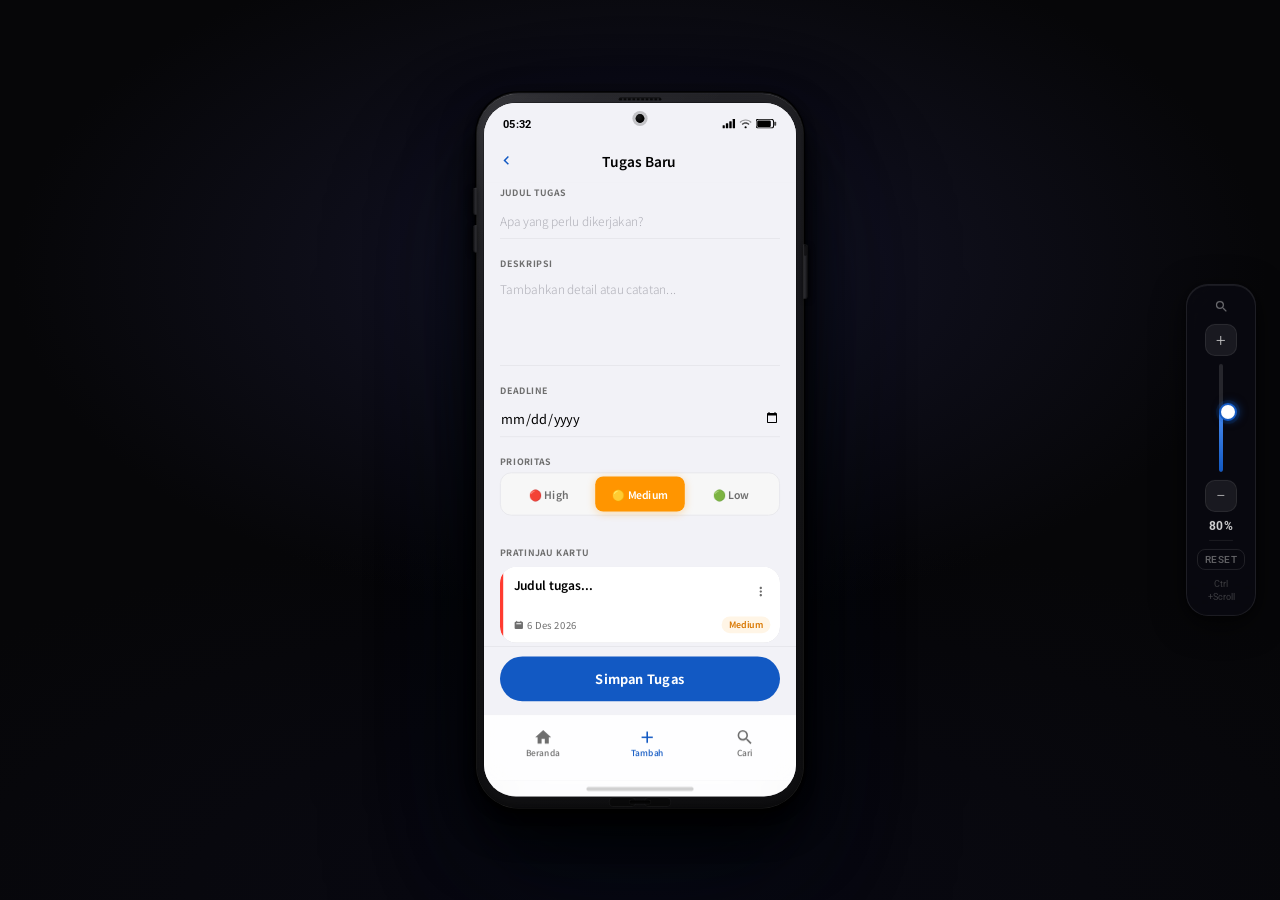
==== commit 6fee6bb2: "Add PWA manifest and app icons for TWA support Co-Authored-By: Claude Sonnet 4.6 <noreply@anthropic." ====
--- a/add-task.html
+++ b/add-task.html
@@ -7,6 +7,8 @@
   <link rel="preconnect" href="https://fonts.googleapis.com">
   <link rel="preconnect" href="https://fonts.gstatic.com" crossorigin>
   <link href="https://fonts.googleapis.com/css2?family=Noto+Sans+KR:wght@300;400;500;700&family=Roboto:wght@300;400;500;700&display=swap" rel="stylesheet">
+  <link rel="manifest" href="/manifest.json">
+  <meta name="theme-color" content="#1259c3">
   <link rel="stylesheet" href="css/style.css">
 </head>
 <body>
--- a/css/style.css
+++ b/css/style.css
@@ -65,7 +65,7 @@
   justify-content: center;
   min-height: 100vh;
   width: 100%;
-  padding: 48px 20px;
+  padding: 16px 20px;
   /* Latar belakang studio gelap bergradien */
   background:
     radial-gradient(ellipse 70% 55% at 50% 30%, #16162a 0%, transparent 70%),
@@ -84,9 +84,18 @@
   border-radius: 52px;
   flex-shrink: 0;
 
-  /* Tampil seperti browser di-zoom out 80% — HP terlihat lebih kecil di tengah */
+  /* Tampil seperti browser di-zoom out 80% */
   transform: scale(0.8);
   transform-origin: center center;
+
+  /*
+    Kompensasi layout: transform tidak mengecilkan layout space.
+    Rumus: (1 - scale) / 2 * natural_height
+    Device alami: 867 + 12 + 14 = 893px  →  893 * 0.1 ≈ 89px tiap sisi
+    Diupdate otomatis oleh zoom-control.js saat zoom berubah.
+  */
+  margin-top: -89px;
+  margin-bottom: -89px;
 
   /* Material: dark phantom glass Samsung style */
   background:
@@ -257,7 +266,7 @@
 .phone-frame {
   position: relative;
   width: var(--frame-width);
-  height: min(var(--frame-height), calc(100dvh - 100px));
+  height: var(--frame-height); /* Selalu 20:9 — scale(0.8) sudah handle viewport */
   border-radius: 40px;
   background: var(--one-ui-bg);
   overflow: hidden;
@@ -1545,7 +1554,8 @@
     background: var(--one-ui-bg);
     border-radius: 0;
     box-shadow: none;
-    transform: none; /* Reset scale di fullscreen */
+    transform: none;
+    margin: 0; /* Reset margin kompensasi */
   }
 
   .phone-device::before,
